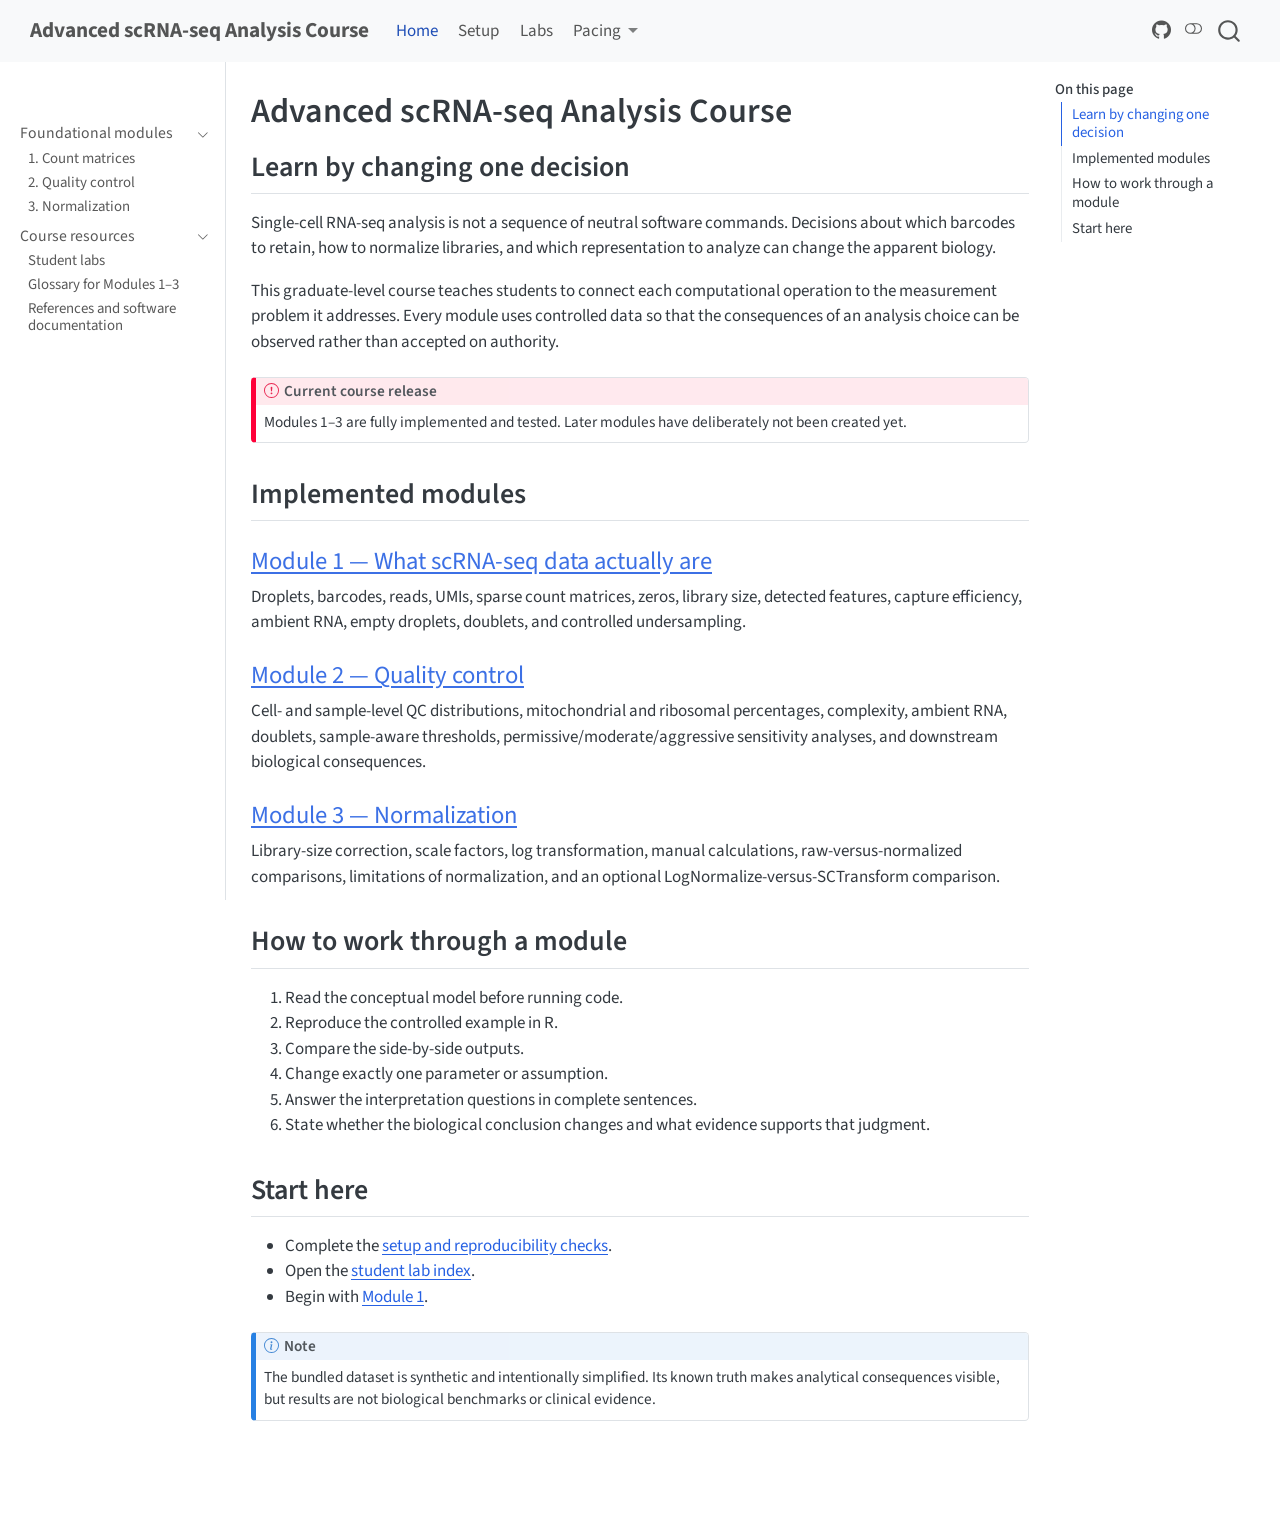
==== index.html @ 7714ca58 "Build site for GitHub Pages" ====
<!DOCTYPE html>
<html xmlns="http://www.w3.org/1999/xhtml" lang="en" xml:lang="en"><head>

<meta charset="utf-8">
<meta name="generator" content="quarto-1.10.18">

<meta name="viewport" content="width=device-width, initial-scale=1.0, user-scalable=yes">


<title>Advanced scRNA-seq Analysis Course</title>
<style>
/* Default styles provided by pandoc.
** See https://pandoc.org/MANUAL.html#variables-for-html for config info.
*/
span.smallcaps{font-variant: small-caps;}
div.columns{display: flex; gap: 1.5em;}
div.column{flex: auto;}
@media screen {
div.columns{gap: min(4vw, 1.5em);}
div.column{overflow-x: auto;}
}
div.hanging-indent{margin-left: 1.5em; text-indent: -1.5em;}
ul.task-list{list-style: none;}
ul.task-list li input[type="checkbox"] {
  width: 0.8em;
  margin: 0 0.8em 0.2em -1em; /* quarto-specific, see https://github.com/quarto-dev/quarto-cli/issues/4556 */ 
  vertical-align: middle;
}
</style>


<script src="site_libs/quarto-nav/quarto-nav.js"></script>
<script src="site_libs/quarto-nav/headroom.min.js"></script>
<script src="site_libs/clipboard/clipboard.min.js"></script>
<script src="site_libs/quarto-search/autocomplete.umd.js"></script>
<script src="site_libs/quarto-search/fuse.min.js"></script>
<script src="site_libs/quarto-search/quarto-search.js"></script>
<meta name="quarto:offset" content="./">
<script src="site_libs/quarto-html/quarto.js" type="module"></script>
<script src="site_libs/quarto-html/tabsets/tabsets.js" type="module"></script>
<script src="site_libs/quarto-html/popper.min.js"></script>
<script src="site_libs/quarto-html/tippy.umd.min.js"></script>
<script src="site_libs/quarto-html/anchor.min.js"></script>
<link href="site_libs/quarto-html/tippy.css" rel="stylesheet">
<link href="site_libs/quarto-html/quarto-syntax-highlighting-64a204ab8560d761af7679ceaba22944.css" rel="stylesheet" class="quarto-color-scheme" id="quarto-text-highlighting-styles">
<link href="site_libs/quarto-html/quarto-syntax-highlighting-dark-b85bc7c33db8c58e0ec93c3465666fed.css" rel="stylesheet" class="quarto-color-scheme quarto-color-alternate" id="quarto-text-highlighting-styles">
<link href="site_libs/quarto-html/quarto-syntax-highlighting-64a204ab8560d761af7679ceaba22944.css" rel="stylesheet" class="quarto-color-scheme-extra" id="quarto-text-highlighting-styles">
<script src="site_libs/bootstrap/bootstrap.min.js"></script>
<link href="site_libs/bootstrap/bootstrap-icons.css" rel="stylesheet">
<link href="site_libs/bootstrap/bootstrap-ee55caa158e530c0c52bbb44840fb07f.min.css" rel="stylesheet" append-hash="true" class="quarto-color-scheme" id="quarto-bootstrap" data-mode="light">
<link href="site_libs/bootstrap/bootstrap-dark-69b8fd39b915e130ce02cb4b128045d4.min.css" rel="stylesheet" append-hash="true" class="quarto-color-scheme quarto-color-alternate" id="quarto-bootstrap" data-mode="dark">
<link href="site_libs/bootstrap/bootstrap-ee55caa158e530c0c52bbb44840fb07f.min.css" rel="stylesheet" append-hash="true" class="quarto-color-scheme-extra" id="quarto-bootstrap" data-mode="light">
<script id="quarto-search-options" type="application/json">{
  "location": "navbar",
  "copy-button": false,
  "collapse-after": 3,
  "panel-placement": "end",
  "type": "overlay",
  "limit": 50,
  "keyboard-shortcut": [
    "f",
    "/",
    "s"
  ],
  "show-item-context": false,
  "language": {
    "search-no-results-text": "No results",
    "search-matching-documents-text": "matching documents",
    "search-copy-link-title": "Copy link to search",
    "search-hide-matches-text": "Hide additional matches",
    "search-more-match-text": "more match in this document",
    "search-more-matches-text": "more matches in this document",
    "search-clear-button-title": "Clear",
    "search-text-placeholder": "",
    "search-detached-cancel-button-title": "Cancel",
    "search-submit-button-title": "Submit",
    "search-label": "Search"
  }
}</script>


<link rel="stylesheet" href="styles.css">
</head>

<body class="nav-sidebar docked nav-fixed quarto-light"><script id="quarto-html-before-body" type="application/javascript">
    const toggleBodyColorMode = (bsSheetEl) => {
      const mode = bsSheetEl.getAttribute("data-mode");
      const bodyEl = window.document.querySelector("body");
      if (mode === "dark") {
        bodyEl.classList.add("quarto-dark");
        bodyEl.classList.remove("quarto-light");
      } else {
        bodyEl.classList.add("quarto-light");
        bodyEl.classList.remove("quarto-dark");
      }
    }
    const toggleBodyColorPrimary = () => {
      const bsSheetEl = window.document.querySelector("link#quarto-bootstrap:not([rel=disabled-stylesheet])");
      if (bsSheetEl) {
        toggleBodyColorMode(bsSheetEl);
      }
    }
    const setColorSchemeToggle = (alternate) => {
      const toggles = window.document.querySelectorAll('.quarto-color-scheme-toggle');
      for (let i=0; i < toggles.length; i++) {
        const toggle = toggles[i];
        if (toggle) {
          if (alternate) {
            toggle.classList.add("alternate");
          } else {
            toggle.classList.remove("alternate");
          }
        }
      }
    };
    const toggleColorMode = (alternate) => {
      // Switch the stylesheets
      const primaryStylesheets = window.document.querySelectorAll('link.quarto-color-scheme:not(.quarto-color-alternate)');
      const alternateStylesheets = window.document.querySelectorAll('link.quarto-color-scheme.quarto-color-alternate');
      manageTransitions('#quarto-margin-sidebar .nav-link', false);
      if (alternate) {
        // note: dark is layered on light, we don't disable primary!
        enableStylesheet(alternateStylesheets);
        for (const sheetNode of alternateStylesheets) {
          if (sheetNode.id === "quarto-bootstrap") {
            toggleBodyColorMode(sheetNode);
          }
        }
      } else {
        disableStylesheet(alternateStylesheets);
        enableStylesheet(primaryStylesheets)
        toggleBodyColorPrimary();
      }
      manageTransitions('#quarto-margin-sidebar .nav-link', true);
      // Switch the toggles
      setColorSchemeToggle(alternate)
      // Hack to workaround the fact that safari doesn't
      // properly recolor the scrollbar when toggling (#1455)
      if (navigator.userAgent.indexOf('Safari') > 0 && navigator.userAgent.indexOf('Chrome') == -1) {
        manageTransitions("body", false);
        window.scrollTo(0, 1);
        setTimeout(() => {
          window.scrollTo(0, 0);
          manageTransitions("body", true);
        }, 40);
      }
    }
    const disableStylesheet = (stylesheets) => {
      for (let i=0; i < stylesheets.length; i++) {
        const stylesheet = stylesheets[i];
        stylesheet.rel = 'disabled-stylesheet';
      }
    }
    const enableStylesheet = (stylesheets) => {
      for (let i=0; i < stylesheets.length; i++) {
        const stylesheet = stylesheets[i];
        if(stylesheet.rel !== 'stylesheet') { // for Chrome, which will still FOUC without this check
          stylesheet.rel = 'stylesheet';
        }
      }
    }
    const manageTransitions = (selector, allowTransitions) => {
      const els = window.document.querySelectorAll(selector);
      for (let i=0; i < els.length; i++) {
        const el = els[i];
        if (allowTransitions) {
          el.classList.remove('notransition');
        } else {
          el.classList.add('notransition');
        }
      }
    }
    const isFileUrl = () => {
      return window.location.protocol === 'file:';
    }
    const hasAlternateSentinel = () => {
      let styleSentinel = getColorSchemeSentinel();
      if (styleSentinel !== null) {
        return styleSentinel === "alternate";
      } else {
        return false;
      }
    }
    const setStyleSentinel = (alternate) => {
      const value = alternate ? "alternate" : "default";
      if (!isFileUrl()) {
        window.localStorage.setItem("quarto-color-scheme", value);
      } else {
        localAlternateSentinel = value;
      }
    }
    const getColorSchemeSentinel = () => {
      if (!isFileUrl()) {
        const storageValue = window.localStorage.getItem("quarto-color-scheme");
        return storageValue != null ? storageValue : localAlternateSentinel;
      } else {
        return localAlternateSentinel;
      }
    }
    const toggleGiscusIfUsed = (isAlternate, darkModeDefault) => {
      const baseTheme = document.querySelector('#giscus-base-theme')?.value ?? 'light';
      const alternateTheme = document.querySelector('#giscus-alt-theme')?.value ?? 'dark';
      let newTheme = '';
      if(authorPrefersDark) {
        newTheme = isAlternate ? baseTheme : alternateTheme;
      } else {
        newTheme = isAlternate ? alternateTheme : baseTheme;
      }
      const changeGiscusTheme = () => {
        // From: https://github.com/giscus/giscus/issues/336
        const sendMessage = (message) => {
          const iframe = document.querySelector('iframe.giscus-frame');
          if (!iframe) return;
          iframe.contentWindow.postMessage({ giscus: message }, 'https://giscus.app');
        }
        sendMessage({
          setConfig: {
            theme: newTheme
          }
        });
      }
      const isGiscussLoaded = window.document.querySelector('iframe.giscus-frame') !== null;
      if (isGiscussLoaded) {
        changeGiscusTheme();
      }
    };
    const authorPrefersDark = false;
    const darkModeDefault = authorPrefersDark;
      document.querySelector('link#quarto-text-highlighting-styles.quarto-color-scheme-extra').rel = 'disabled-stylesheet';
      document.querySelector('link#quarto-bootstrap.quarto-color-scheme-extra').rel = 'disabled-stylesheet';
    let localAlternateSentinel = darkModeDefault ? 'alternate' : 'default';
    // Dark / light mode switch
    window.quartoToggleColorScheme = () => {
      // Read the current dark / light value
      let toAlternate = !hasAlternateSentinel();
      toggleColorMode(toAlternate);
      setStyleSentinel(toAlternate);
      toggleGiscusIfUsed(toAlternate, darkModeDefault);
      window.dispatchEvent(new Event('resize'));
    };
    // Switch to dark mode if need be
    if (hasAlternateSentinel()) {
      toggleColorMode(true);
    } else {
      toggleColorMode(false);
    }
  </script>

<div id="quarto-search-results"></div>
  <header id="quarto-header" class="headroom fixed-top">
    <nav class="navbar navbar-expand-lg " data-bs-theme="dark">
      <div class="navbar-container container-fluid">
      <div class="navbar-brand-container mx-auto">
    <a class="navbar-brand" href="./index.html">
    <span class="navbar-title">Advanced scRNA-seq Analysis Course</span>
    </a>
  </div>
            <div id="quarto-search" class="" title="Search"></div>
          <button class="navbar-toggler" type="button" data-bs-toggle="collapse" data-bs-target="#navbarCollapse" aria-controls="navbarCollapse" role="menu" aria-expanded="false" aria-label="Toggle navigation" onclick="if (window.quartoToggleHeadroom) { window.quartoToggleHeadroom(); }">
  <span class="navbar-toggler-icon"></span>
</button>
          <div class="collapse navbar-collapse" id="navbarCollapse">
            <ul class="navbar-nav navbar-nav-scroll me-auto">
  <li class="nav-item">
    <a class="nav-link active" href="./index.html" aria-current="page"> 
<span class="menu-text">Home</span></a>
  </li>  
  <li class="nav-item">
    <a class="nav-link" href="./setup/index.html"> 
<span class="menu-text">Setup</span></a>
  </li>  
  <li class="nav-item">
    <a class="nav-link" href="./labs/index.html"> 
<span class="menu-text">Labs</span></a>
  </li>  
  <li class="nav-item dropdown ">
    <a class="nav-link dropdown-toggle" href="#" id="nav-menu-pacing" role="link" data-bs-toggle="dropdown" aria-expanded="false">
 <span class="menu-text">Pacing</span>
    </a>
    <ul class="dropdown-menu" aria-labelledby="nav-menu-pacing">    
        <li>
    <a class="dropdown-item" href="./schedule-quarter.html">
 <span class="dropdown-text">Quarter foundation block</span></a>
  </li>  
        <li>
    <a class="dropdown-item" href="./schedule-semester.html">
 <span class="dropdown-text">Semester foundation block</span></a>
  </li>  
    </ul>
  </li>
</ul>
            <ul class="navbar-nav navbar-nav-scroll ms-auto">
  <li class="nav-item compact">
    <a class="nav-link" href="https://github.com/aezamora14/scrna-seq-analysis-course"> <i class="bi bi-github" role="img" aria-label="GitHub repository">
</i> 
<span class="menu-text"></span></a>
  </li>  
</ul>
          </div> <!-- /navcollapse -->
            <div class="quarto-navbar-tools">
  <a href="" class="quarto-color-scheme-toggle quarto-navigation-tool  px-1" onclick="window.quartoToggleColorScheme(); return false;" title="Toggle dark mode"><i class="bi"></i></a>
</div>
      </div> <!-- /container-fluid -->
    </nav>
  <nav class="quarto-secondary-nav">
    <div class="container-fluid d-flex">
      <button type="button" class="quarto-btn-toggle btn" data-bs-toggle="collapse" role="button" data-bs-target=".quarto-sidebar-collapse-item" aria-controls="quarto-sidebar" aria-expanded="false" aria-label="Toggle sidebar navigation" onclick="if (window.quartoToggleHeadroom) { window.quartoToggleHeadroom(); }">
        <i class="bi bi-layout-text-sidebar-reverse"></i>
      </button>
        <nav class="quarto-page-breadcrumbs" aria-label="breadcrumb"><ol class="breadcrumb"><li class="breadcrumb-item">Advanced scRNA-seq Analysis Course</li></ol></nav>
        <a class="flex-grow-1" role="navigation" data-bs-toggle="collapse" data-bs-target=".quarto-sidebar-collapse-item" aria-controls="quarto-sidebar" aria-expanded="false" aria-label="Toggle sidebar navigation" onclick="if (window.quartoToggleHeadroom) { window.quartoToggleHeadroom(); }">      
        </a>
      <button type="button" class="btn quarto-search-button" aria-label="Search" onclick="window.quartoOpenSearch();">
        <i class="bi bi-search"></i>
      </button>
    </div>
  </nav>
</header>
<!-- content -->
<div id="quarto-content" class="quarto-container page-columns page-rows-contents page-layout-full page-navbar">
<!-- sidebar -->
  <nav id="quarto-sidebar" class="sidebar collapse collapse-horizontal quarto-sidebar-collapse-item sidebar-navigation docked overflow-auto">
        <div class="mt-2 flex-shrink-0 align-items-center">
        <div class="sidebar-search">
        <div id="quarto-search" class="" title="Search"></div>
        </div>
        </div>
    <div class="sidebar-menu-container"> 
    <ul class="list-unstyled mt-1">
        <li class="sidebar-item sidebar-item-section">
      <div class="sidebar-item-container"> 
            <a class="sidebar-item-text sidebar-link text-start" data-bs-toggle="collapse" data-bs-target="#quarto-sidebar-section-1" role="navigation" aria-expanded="true">
 <span class="menu-text">Foundational modules</span></a>
          <a class="sidebar-item-toggle text-start" data-bs-toggle="collapse" data-bs-target="#quarto-sidebar-section-1" role="navigation" aria-expanded="true" aria-label="Toggle section">
            <i class="bi bi-chevron-right ms-2"></i>
          </a> 
      </div>
      <ul id="quarto-sidebar-section-1" class="collapse list-unstyled sidebar-section depth1 show">  
          <li class="sidebar-item">
  <div class="sidebar-item-container"> 
  <a href="./modules/01-count-matrix/index.html" class="sidebar-item-text sidebar-link">
 <span class="menu-text">1. Count matrices</span></a>
  </div>
</li>
          <li class="sidebar-item">
  <div class="sidebar-item-container"> 
  <a href="./modules/02-quality-control/index.html" class="sidebar-item-text sidebar-link">
 <span class="menu-text">2. Quality control</span></a>
  </div>
</li>
          <li class="sidebar-item">
  <div class="sidebar-item-container"> 
  <a href="./modules/03-normalization/index.html" class="sidebar-item-text sidebar-link">
 <span class="menu-text">3. Normalization</span></a>
  </div>
</li>
      </ul>
  </li>
        <li class="sidebar-item sidebar-item-section">
      <div class="sidebar-item-container"> 
            <a class="sidebar-item-text sidebar-link text-start" data-bs-toggle="collapse" data-bs-target="#quarto-sidebar-section-2" role="navigation" aria-expanded="true">
 <span class="menu-text">Course resources</span></a>
          <a class="sidebar-item-toggle text-start" data-bs-toggle="collapse" data-bs-target="#quarto-sidebar-section-2" role="navigation" aria-expanded="true" aria-label="Toggle section">
            <i class="bi bi-chevron-right ms-2"></i>
          </a> 
      </div>
      <ul id="quarto-sidebar-section-2" class="collapse list-unstyled sidebar-section depth1 show">  
          <li class="sidebar-item">
  <div class="sidebar-item-container"> 
  <a href="./labs/index.html" class="sidebar-item-text sidebar-link">
 <span class="menu-text">Student labs</span></a>
  </div>
</li>
          <li class="sidebar-item">
  <div class="sidebar-item-container"> 
  <a href="./resources/glossary.html" class="sidebar-item-text sidebar-link">
 <span class="menu-text">Glossary for Modules 1–3</span></a>
  </div>
</li>
          <li class="sidebar-item">
  <div class="sidebar-item-container"> 
  <a href="./references/index.html" class="sidebar-item-text sidebar-link">
 <span class="menu-text">References and software documentation</span></a>
  </div>
</li>
      </ul>
  </li>
    </ul>
    </div>
</nav>
<div id="quarto-sidebar-glass" class="quarto-sidebar-collapse-item" data-bs-toggle="collapse" data-bs-target=".quarto-sidebar-collapse-item"></div>
<!-- margin-sidebar -->
    <div id="quarto-margin-sidebar" class="sidebar margin-sidebar">
        <nav id="TOC" role="doc-toc" class="toc-active">
    <h2 id="toc-title">On this page</h2>
   
  <ul>
  <li><a href="#learn-by-changing-one-decision" id="toc-learn-by-changing-one-decision" class="nav-link active" data-scroll-target="#learn-by-changing-one-decision">Learn by changing one decision</a></li>
  <li><a href="#implemented-modules" id="toc-implemented-modules" class="nav-link" data-scroll-target="#implemented-modules">Implemented modules</a>
  <ul class="collapse">
  <li><a href="#module-1-what-scrna-seq-data-actually-are" id="toc-module-1-what-scrna-seq-data-actually-are" class="nav-link" data-scroll-target="#module-1-what-scrna-seq-data-actually-are">Module 1 — What scRNA-seq data actually are</a></li>
  <li><a href="#module-2-quality-control" id="toc-module-2-quality-control" class="nav-link" data-scroll-target="#module-2-quality-control">Module 2 — Quality control</a></li>
  <li><a href="#module-3-normalization" id="toc-module-3-normalization" class="nav-link" data-scroll-target="#module-3-normalization">Module 3 — Normalization</a></li>
  </ul></li>
  <li><a href="#how-to-work-through-a-module" id="toc-how-to-work-through-a-module" class="nav-link" data-scroll-target="#how-to-work-through-a-module">How to work through a module</a></li>
  <li><a href="#start-here" id="toc-start-here" class="nav-link" data-scroll-target="#start-here">Start here</a></li>
  </ul>
</nav>
    </div>
<!-- main -->
<main class="content column-body" id="quarto-document-content">


<header id="title-block-header" class="quarto-title-block default">
<div class="quarto-title">
<h1 class="title">Advanced scRNA-seq Analysis Course</h1>
</div>



<div class="quarto-title-meta column-body">

    
  
    
  </div>
  


</header>


<section id="learn-by-changing-one-decision" class="level2">
<h2 class="anchored" data-anchor-id="learn-by-changing-one-decision">Learn by changing one decision</h2>
<p>Single-cell RNA-seq analysis is not a sequence of neutral software commands. Decisions about which barcodes to retain, how to normalize libraries, and which representation to analyze can change the apparent biology.</p>
<p>This graduate-level course teaches students to connect each computational operation to the measurement problem it addresses. Every module uses controlled data so that the consequences of an analysis choice can be observed rather than accepted on authority.</p>
<div class="callout callout-style-default callout-important callout-titled" title="Current course release">
<div class="callout-header d-flex align-content-center">
<div class="callout-icon-container">
<i class="callout-icon"></i>
</div>
<div class="callout-title-container flex-fill">
<span class="screen-reader-only">Important</span>Current course release
</div>
</div>
<div class="callout-body-container callout-body">
<p>Modules 1–3 are fully implemented and tested. Later modules have deliberately not been created yet.</p>
</div>
</div>
</section>
<section id="implemented-modules" class="level2">
<h2 class="anchored" data-anchor-id="implemented-modules">Implemented modules</h2>
<section id="module-1-what-scrna-seq-data-actually-are" class="level3">
<h3 class="anchored" data-anchor-id="module-1-what-scrna-seq-data-actually-are"><a href="./modules/01-count-matrix/index.html">Module 1 — What scRNA-seq data actually are</a></h3>
<p>Droplets, barcodes, reads, UMIs, sparse count matrices, zeros, library size, detected features, capture efficiency, ambient RNA, empty droplets, doublets, and controlled undersampling.</p>
</section>
<section id="module-2-quality-control" class="level3">
<h3 class="anchored" data-anchor-id="module-2-quality-control"><a href="./modules/02-quality-control/index.html">Module 2 — Quality control</a></h3>
<p>Cell- and sample-level QC distributions, mitochondrial and ribosomal percentages, complexity, ambient RNA, doublets, sample-aware thresholds, permissive/moderate/aggressive sensitivity analyses, and downstream biological consequences.</p>
</section>
<section id="module-3-normalization" class="level3">
<h3 class="anchored" data-anchor-id="module-3-normalization"><a href="./modules/03-normalization/index.html">Module 3 — Normalization</a></h3>
<p>Library-size correction, scale factors, log transformation, manual calculations, raw-versus-normalized comparisons, limitations of normalization, and an optional LogNormalize-versus-SCTransform comparison.</p>
</section>
</section>
<section id="how-to-work-through-a-module" class="level2">
<h2 class="anchored" data-anchor-id="how-to-work-through-a-module">How to work through a module</h2>
<ol type="1">
<li>Read the conceptual model before running code.</li>
<li>Reproduce the controlled example in R.</li>
<li>Compare the side-by-side outputs.</li>
<li>Change exactly one parameter or assumption.</li>
<li>Answer the interpretation questions in complete sentences.</li>
<li>State whether the biological conclusion changes and what evidence supports that judgment.</li>
</ol>
</section>
<section id="start-here" class="level2">
<h2 class="anchored" data-anchor-id="start-here">Start here</h2>
<ul>
<li>Complete the <a href="./setup/index.html">setup and reproducibility checks</a>.</li>
<li>Open the <a href="./labs/index.html">student lab index</a>.</li>
<li>Begin with <a href="./modules/01-count-matrix/index.html">Module 1</a>.</li>
</ul>
<div class="callout callout-style-default callout-note callout-titled">
<div class="callout-header d-flex align-content-center">
<div class="callout-icon-container">
<i class="callout-icon"></i>
</div>
<div class="callout-title-container flex-fill">
Note
</div>
</div>
<div class="callout-body-container callout-body">
<p>The bundled dataset is synthetic and intentionally simplified. Its known truth makes analytical consequences visible, but results are not biological benchmarks or clinical evidence.</p>
</div>
</div>


</section>

</main> <!-- /main -->
<script id="quarto-html-after-body" type="application/javascript">
  window.document.addEventListener("DOMContentLoaded", function (event) {
    // Ensure there is a toggle, if there isn't float one in the top right
    if (window.document.querySelector('.quarto-color-scheme-toggle') === null) {
      const a = window.document.createElement('a');
      a.classList.add('top-right');
      a.classList.add('quarto-color-scheme-toggle');
      a.href = "";
      a.onclick = function() { try { window.quartoToggleColorScheme(); } catch {} return false; };
      const i = window.document.createElement("i");
      i.classList.add('bi');
      a.appendChild(i);
      window.document.body.appendChild(a);
    }
    setColorSchemeToggle(hasAlternateSentinel())
    const icon = "";
    const anchorJS = new window.AnchorJS();
    anchorJS.options = {
      placement: 'right',
      icon: icon
    };
    anchorJS.add('.anchored');
    const isCodeAnnotation = (el) => {
      for (const clz of el.classList) {
        if (clz.startsWith('code-annotation-')) {                     
          return true;
        }
      }
      return false;
    }
    const onCopySuccess = function(e) {
      // button target
      const button = e.trigger;
      // don't keep focus
      button.blur();
      // flash "checked"
      button.classList.add('code-copy-button-checked');
      var currentTitle = button.getAttribute("title");
      button.setAttribute("title", "Copied!");
      let tooltip;
      if (window.bootstrap) {
        button.setAttribute("data-bs-toggle", "tooltip");
        button.setAttribute("data-bs-placement", "left");
        button.setAttribute("data-bs-title", "Copied!");
        tooltip = new bootstrap.Tooltip(button, 
          { trigger: "manual", 
            customClass: "code-copy-button-tooltip",
            offset: [0, -8]});
        tooltip.show();    
      }
      setTimeout(function() {
        if (tooltip) {
          tooltip.hide();
          button.removeAttribute("data-bs-title");
          button.removeAttribute("data-bs-toggle");
          button.removeAttribute("data-bs-placement");
        }
        button.setAttribute("title", currentTitle);
        button.classList.remove('code-copy-button-checked');
      }, 1000);
      // clear code selection
      e.clearSelection();
    }
    const getTextToCopy = function(trigger) {
      const outerScaffold = trigger.parentElement.cloneNode(true);
      const codeEl = outerScaffold.querySelector('code');
      for (const childEl of codeEl.children) {
        if (isCodeAnnotation(childEl)) {
          childEl.remove();
        }
      }
      return codeEl.innerText;
    }
    const clipboard = new window.ClipboardJS('.code-copy-button:not([data-in-quarto-modal])', {
      text: getTextToCopy
    });
    clipboard.on('success', onCopySuccess);
    if (window.document.getElementById('quarto-embedded-source-code-modal')) {
      const clipboardModal = new window.ClipboardJS('.code-copy-button[data-in-quarto-modal]', {
        text: getTextToCopy,
        container: window.document.getElementById('quarto-embedded-source-code-modal')
      });
      clipboardModal.on('success', onCopySuccess);
    }
      var localhostRegex = new RegExp(/^(?:http|https):\/\/localhost\:?[0-9]*\//);
      var mailtoRegex = new RegExp(/^mailto:/);
        var filterRegex = new RegExp("https:\/\/aezamora14\.github\.io\/scrna-seq-analysis-course\/");
      var isInternal = (href) => {
          return filterRegex.test(href) || localhostRegex.test(href) || mailtoRegex.test(href);
      }
      // Inspect non-navigation links and adorn them if external
     var links = window.document.querySelectorAll('a[href]:not(.nav-link):not(.navbar-brand):not(.toc-action):not(.sidebar-link):not(.sidebar-item-toggle):not(.pagination-link):not(.no-external):not([aria-hidden]):not(.dropdown-item):not(.quarto-navigation-tool):not(.about-link)');
      for (var i=0; i<links.length; i++) {
        const link = links[i];
        if (!isInternal(link.href)) {
          // undo the damage that might have been done by quarto-nav.js in the case of
          // links that we want to consider external
          if (link.dataset.originalHref !== undefined) {
            link.href = link.dataset.originalHref;
          }
            // target, if specified
            link.setAttribute("target", "_blank");
            if (link.getAttribute("rel") === null) {
              link.setAttribute("rel", "noopener");
            }
        }
      }
    function tippyHover(el, contentFn, onTriggerFn, onUntriggerFn) {
      const config = {
        allowHTML: true,
        maxWidth: 500,
        delay: 100,
        arrow: false,
        appendTo: function(el) {
            return el.parentElement;
        },
        interactive: true,
        interactiveBorder: 10,
        theme: 'quarto',
        placement: 'bottom-start',
      };
      if (contentFn) {
        config.content = contentFn;
      }
      if (onTriggerFn) {
        config.onTrigger = onTriggerFn;
      }
      if (onUntriggerFn) {
        config.onUntrigger = onUntriggerFn;
      }
      window.tippy(el, config); 
    }
    const noterefs = window.document.querySelectorAll('a[role="doc-noteref"]');
    for (var i=0; i<noterefs.length; i++) {
      const ref = noterefs[i];
      tippyHover(ref, function() {
        // use id or data attribute instead here
        let href = ref.getAttribute('data-footnote-href') || ref.getAttribute('href');
        try { href = new URL(href).hash; } catch {}
        const id = href.replace(/^#\/?/, "");
        const note = window.document.getElementById(id);
        if (note) {
          return note.innerHTML;
        } else {
          return "";
        }
      });
    }
    const xrefs = window.document.querySelectorAll('a.quarto-xref');
    const processXRef = (id, note) => {
      // Strip column container classes
      const stripColumnClz = (el) => {
        el.classList.remove("page-full", "page-columns");
        if (el.children) {
          for (const child of el.children) {
            stripColumnClz(child);
          }
        }
      }
      stripColumnClz(note)
      if (id === null || id.startsWith('sec-')) {
        // Special case sections, only their first couple elements
        const container = document.createElement("div");
        if (note.children && note.children.length > 2) {
          container.appendChild(note.children[0].cloneNode(true));
          for (let i = 1; i < note.children.length; i++) {
            const child = note.children[i];
            if (child.tagName === "P" && child.innerText === "") {
              continue;
            } else {
              container.appendChild(child.cloneNode(true));
              break;
            }
          }
          if (window.Quarto?.typesetMath) {
            window.Quarto.typesetMath(container);
          }
          return container.innerHTML
        } else {
          if (window.Quarto?.typesetMath) {
            window.Quarto.typesetMath(note);
          }
          return note.innerHTML;
        }
      } else {
        // Remove any anchor links if they are present
        const anchorLink = note.querySelector('a.anchorjs-link');
        if (anchorLink) {
          anchorLink.remove();
        }
        if (window.Quarto?.typesetMath) {
          window.Quarto.typesetMath(note);
        }
        if (note.classList.contains("callout")) {
          return note.outerHTML;
        } else {
          return note.innerHTML;
        }
      }
    }
    for (var i=0; i<xrefs.length; i++) {
      const xref = xrefs[i];
      tippyHover(xref, undefined, function(instance) {
        instance.disable();
        let url = xref.getAttribute('href');
        let hash = undefined; 
        if (url.startsWith('#')) {
          hash = url;
        } else {
          try { hash = new URL(url).hash; } catch {}
        }
        if (hash) {
          const id = hash.replace(/^#\/?/, "");
          const note = window.document.getElementById(id);
          if (note !== null) {
            try {
              const html = processXRef(id, note.cloneNode(true));
              instance.setContent(html);
            } finally {
              instance.enable();
              instance.show();
            }
          } else {
            // See if we can fetch this
            fetch(url.split('#')[0])
            .then(res => res.text())
            .then(html => {
              const parser = new DOMParser();
              const htmlDoc = parser.parseFromString(html, "text/html");
              const note = htmlDoc.getElementById(id);
              if (note !== null) {
                const html = processXRef(id, note);
                instance.setContent(html);
              } 
            }).finally(() => {
              instance.enable();
              instance.show();
            });
          }
        } else {
          // See if we can fetch a full url (with no hash to target)
          // This is a special case and we should probably do some content thinning / targeting
          fetch(url)
          .then(res => res.text())
          .then(html => {
            const parser = new DOMParser();
            const htmlDoc = parser.parseFromString(html, "text/html");
            const note = htmlDoc.querySelector('main.content');
            if (note !== null) {
              // This should only happen for chapter cross references
              // (since there is no id in the URL)
              // remove the first header
              if (note.children.length > 0 && note.children[0].tagName === "HEADER") {
                note.children[0].remove();
              }
              const html = processXRef(null, note);
              instance.setContent(html);
            } 
          }).finally(() => {
            instance.enable();
            instance.show();
          });
        }
      }, function(instance) {
      });
    }
        let selectedAnnoteEl;
        const selectorForAnnotation = ( cell, annotation) => {
          let cellAttr = 'data-code-cell="' + cell + '"';
          let lineAttr = 'data-code-annotation="' +  annotation + '"';
          const selector = 'span[' + cellAttr + '][' + lineAttr + ']';
          return selector;
        }
        const selectCodeLines = (annoteEl) => {
          const doc = window.document;
          const targetCell = annoteEl.getAttribute("data-target-cell");
          const targetAnnotation = annoteEl.getAttribute("data-target-annotation");
          const annoteSpan = window.document.querySelector(selectorForAnnotation(targetCell, targetAnnotation));
          const lines = annoteSpan.getAttribute("data-code-lines").split(",");
          const lineIds = lines.map((line) => {
            return targetCell + "-" + line;
          })
          let top = null;
          let height = null;
          let parent = null;
          if (lineIds.length > 0) {
              //compute the position of the single el (top and bottom and make a div)
              const el = window.document.getElementById(lineIds[0]);
              top = el.offsetTop;
              height = el.offsetHeight;
              parent = el.parentElement.parentElement;
            if (lineIds.length > 1) {
              const lastEl = window.document.getElementById(lineIds[lineIds.length - 1]);
              const bottom = lastEl.offsetTop + lastEl.offsetHeight;
              height = bottom - top;
            }
            if (top !== null && height !== null && parent !== null) {
              // cook up a div (if necessary) and position it 
              let div = window.document.getElementById("code-annotation-line-highlight");
              if (div === null) {
                div = window.document.createElement("div");
                div.setAttribute("id", "code-annotation-line-highlight");
                div.style.position = 'absolute';
                parent.appendChild(div);
              }
              div.style.top = top - 2 + "px";
              div.style.height = height + 4 + "px";
              div.style.left = 0;
              let gutterDiv = window.document.getElementById("code-annotation-line-highlight-gutter");
              if (gutterDiv === null) {
                gutterDiv = window.document.createElement("div");
                gutterDiv.setAttribute("id", "code-annotation-line-highlight-gutter");
                gutterDiv.style.position = 'absolute';
                const codeCell = window.document.getElementById(targetCell);
                const gutter = codeCell.querySelector('.code-annotation-gutter');
                gutter.appendChild(gutterDiv);
              }
              gutterDiv.style.top = top - 2 + "px";
              gutterDiv.style.height = height + 4 + "px";
            }
            selectedAnnoteEl = annoteEl;
          }
        };
        const unselectCodeLines = () => {
          const elementsIds = ["code-annotation-line-highlight", "code-annotation-line-highlight-gutter"];
          elementsIds.forEach((elId) => {
            const div = window.document.getElementById(elId);
            if (div) {
              div.remove();
            }
          });
          selectedAnnoteEl = undefined;
        };
          // Handle positioning of the toggle
      window.addEventListener(
        "resize",
        throttle(() => {
          elRect = undefined;
          if (selectedAnnoteEl) {
            selectCodeLines(selectedAnnoteEl);
          }
        }, 10)
      );
      function throttle(fn, ms) {
      let throttle = false;
      let timer;
        return (...args) => {
          if(!throttle) { // first call gets through
              fn.apply(this, args);
              throttle = true;
          } else { // all the others get throttled
              if(timer) clearTimeout(timer); // cancel #2
              timer = setTimeout(() => {
                fn.apply(this, args);
                timer = throttle = false;
              }, ms);
          }
        };
      }
        // Attach click handler to the DT
        const annoteDls = window.document.querySelectorAll('dt[data-target-cell]');
        for (const annoteDlNode of annoteDls) {
          annoteDlNode.addEventListener('click', (event) => {
            const clickedEl = event.target;
            if (clickedEl !== selectedAnnoteEl) {
              unselectCodeLines();
              const activeEl = window.document.querySelector('dt[data-target-cell].code-annotation-active');
              if (activeEl) {
                activeEl.classList.remove('code-annotation-active');
              }
              selectCodeLines(clickedEl);
              clickedEl.classList.add('code-annotation-active');
            } else {
              // Unselect the line
              unselectCodeLines();
              clickedEl.classList.remove('code-annotation-active');
            }
          });
        }
    const findCites = (el) => {
      const parentEl = el.parentElement;
      if (parentEl) {
        const cites = parentEl.dataset.cites;
        if (cites) {
          return {
            el,
            cites: cites.split(' ')
          };
        } else {
          return findCites(el.parentElement)
        }
      } else {
        return undefined;
      }
    };
    var bibliorefs = window.document.querySelectorAll('a[role="doc-biblioref"]');
    for (var i=0; i<bibliorefs.length; i++) {
      const ref = bibliorefs[i];
      const citeInfo = findCites(ref);
      if (citeInfo) {
        tippyHover(citeInfo.el, function() {
          var popup = window.document.createElement('div');
          citeInfo.cites.forEach(function(cite) {
            var citeDiv = window.document.createElement('div');
            citeDiv.classList.add('hanging-indent');
            citeDiv.classList.add('csl-entry');
            var biblioDiv = window.document.getElementById('ref-' + cite);
            if (biblioDiv) {
              citeDiv.innerHTML = biblioDiv.innerHTML;
            }
            popup.appendChild(citeDiv);
          });
          return popup.innerHTML;
        });
      }
    }
  });
  </script>
</div> <!-- /content -->




</body></html>
---- site_libs/quarto-html/tippy.css ----
.tippy-box[data-animation=fade][data-state=hidden]{opacity:0}[data-tippy-root]{max-width:calc(100vw - 10px)}.tippy-box{position:relative;background-color:#333;color:#fff;border-radius:4px;font-size:14px;line-height:1.4;white-space:normal;outline:0;transition-property:transform,visibility,opacity}.tippy-box[data-placement^=top]>.tippy-arrow{bottom:0}.tippy-box[data-placement^=top]>.tippy-arrow:before{bottom:-7px;left:0;border-width:8px 8px 0;border-top-color:initial;transform-origin:center top}.tippy-box[data-placement^=bottom]>.tippy-arrow{top:0}.tippy-box[data-placement^=bottom]>.tippy-arrow:before{top:-7px;left:0;border-width:0 8px 8px;border-bottom-color:initial;transform-origin:center bottom}.tippy-box[data-placement^=left]>.tippy-arrow{right:0}.tippy-box[data-placement^=left]>.tippy-arrow:before{border-width:8px 0 8px 8px;border-left-color:initial;right:-7px;transform-origin:center left}.tippy-box[data-placement^=right]>.tippy-arrow{left:0}.tippy-box[data-placement^=right]>.tippy-arrow:before{left:-7px;border-width:8px 8px 8px 0;border-right-color:initial;transform-origin:center right}.tippy-box[data-inertia][data-state=visible]{transition-timing-function:cubic-bezier(.54,1.5,.38,1.11)}.tippy-arrow{width:16px;height:16px;color:#333}.tippy-arrow:before{content:"";position:absolute;border-color:transparent;border-style:solid}.tippy-content{position:relative;padding:5px 9px;z-index:1}
---- site_libs/quarto-html/quarto-syntax-highlighting-64a204ab8560d761af7679ceaba22944.css ----
/* quarto syntax highlight colors */
:root {
  --quarto-hl-ot-color: #003B4F;
  --quarto-hl-at-color: #657422;
  --quarto-hl-ss-color: #20794D;
  --quarto-hl-an-color: #5E5E5E;
  --quarto-hl-fu-color: #4758AB;
  --quarto-hl-st-color: #20794D;
  --quarto-hl-cf-color: #003B4F;
  --quarto-hl-op-color: #5E5E5E;
  --quarto-hl-er-color: #AD0000;
  --quarto-hl-bn-color: #AD0000;
  --quarto-hl-al-color: #AD0000;
  --quarto-hl-va-color: #111111;
  --quarto-hl-bu-color: inherit;
  --quarto-hl-ex-color: inherit;
  --quarto-hl-pp-color: #AD0000;
  --quarto-hl-in-color: #5E5E5E;
  --quarto-hl-vs-color: #20794D;
  --quarto-hl-wa-color: #5E5E5E;
  --quarto-hl-do-color: #5E5E5E;
  --quarto-hl-im-color: #00769E;
  --quarto-hl-ch-color: #20794D;
  --quarto-hl-dt-color: #AD0000;
  --quarto-hl-fl-color: #AD0000;
  --quarto-hl-co-color: #5E5E5E;
  --quarto-hl-cv-color: #5E5E5E;
  --quarto-hl-cn-color: #8f5902;
  --quarto-hl-sc-color: #5E5E5E;
  --quarto-hl-dv-color: #AD0000;
  --quarto-hl-kw-color: #003B4F;
}

/* other quarto variables */
:root {
  --quarto-font-monospace: SFMono-Regular, Menlo, Monaco, Consolas, "Liberation Mono", "Courier New", monospace;
}

/* syntax highlight based on Pandoc's rules */
pre > code.sourceCode > span {
  color: #003B4F;
}

code.sourceCode > span {
  color: #003B4F;
}

div.sourceCode,
div.sourceCode pre.sourceCode {
  color: #003B4F;
}

/* Normal */
code span {
  color: #003B4F;
}

/* Alert */
code span.al {
  color: #AD0000;
  font-style: inherit;
}

/* Annotation */
code span.an {
  color: #5E5E5E;
  font-style: inherit;
}

/* Attribute */
code span.at {
  color: #657422;
  font-style: inherit;
}

/* BaseN */
code span.bn {
  color: #AD0000;
  font-style: inherit;
}

/* BuiltIn */
code span.bu {
  font-style: inherit;
}

/* ControlFlow */
code span.cf {
  color: #003B4F;
  font-weight: bold;
  font-style: inherit;
}

/* Char */
code span.ch {
  color: #20794D;
  font-style: inherit;
}

/* Constant */
code span.cn {
  color: #8f5902;
  font-style: inherit;
}

/* Comment */
code span.co {
  color: #5E5E5E;
  font-style: inherit;
}

/* CommentVar */
code span.cv {
  color: #5E5E5E;
  font-style: italic;
}

/* Documentation */
code span.do {
  color: #5E5E5E;
  font-style: italic;
}

/* DataType */
code span.dt {
  color: #AD0000;
  font-style: inherit;
}

/* DecVal */
code span.dv {
  color: #AD0000;
  font-style: inherit;
}

/* Error */
code span.er {
  color: #AD0000;
  font-style: inherit;
}

/* Extension */
code span.ex {
  font-style: inherit;
}

/* Float */
code span.fl {
  color: #AD0000;
  font-style: inherit;
}

/* Function */
code span.fu {
  color: #4758AB;
  font-style: inherit;
}

/* Import */
code span.im {
  color: #00769E;
  font-style: inherit;
}

/* Information */
code span.in {
  color: #5E5E5E;
  font-style: inherit;
}

/* Keyword */
code span.kw {
  color: #003B4F;
  font-weight: bold;
  font-style: inherit;
}

/* Operator */
code span.op {
  color: #5E5E5E;
  font-style: inherit;
}

/* Other */
code span.ot {
  color: #003B4F;
  font-style: inherit;
}

/* Preprocessor */
code span.pp {
  color: #AD0000;
  font-style: inherit;
}

/* SpecialChar */
code span.sc {
  color: #5E5E5E;
  font-style: inherit;
}

/* SpecialString */
code span.ss {
  color: #20794D;
  font-style: inherit;
}

/* String */
code span.st {
  color: #20794D;
  font-style: inherit;
}

/* Variable */
code span.va {
  color: #111111;
  font-style: inherit;
}

/* VerbatimString */
code span.vs {
  color: #20794D;
  font-style: inherit;
}

/* Warning */
code span.wa {
  color: #5E5E5E;
  font-style: italic;
}

.prevent-inlining {
  content: "</";
}

/*# sourceMappingURL=9d8d5bb603a83b8298b89080a598c93b.css.map */
---- site_libs/quarto-html/quarto-syntax-highlighting-dark-b85bc7c33db8c58e0ec93c3465666fed.css ----
/* quarto syntax highlight colors */
:root {
  --quarto-hl-al-color: #f07178;
  --quarto-hl-an-color: #d4d0ab;
  --quarto-hl-at-color: #00e0e0;
  --quarto-hl-bn-color: #d4d0ab;
  --quarto-hl-bu-color: #abe338;
  --quarto-hl-ch-color: #abe338;
  --quarto-hl-co-color: #f8f8f2;
  --quarto-hl-cv-color: #ffd700;
  --quarto-hl-cn-color: #ffd700;
  --quarto-hl-cf-color: #ffa07a;
  --quarto-hl-dt-color: #ffa07a;
  --quarto-hl-dv-color: #d4d0ab;
  --quarto-hl-do-color: #f8f8f2;
  --quarto-hl-er-color: #f07178;
  --quarto-hl-ex-color: #00e0e0;
  --quarto-hl-fl-color: #d4d0ab;
  --quarto-hl-fu-color: #ffa07a;
  --quarto-hl-im-color: #abe338;
  --quarto-hl-in-color: #d4d0ab;
  --quarto-hl-kw-color: #ffa07a;
  --quarto-hl-op-color: #ffa07a;
  --quarto-hl-ot-color: #00e0e0;
  --quarto-hl-pp-color: #dcc6e0;
  --quarto-hl-re-color: #00e0e0;
  --quarto-hl-sc-color: #abe338;
  --quarto-hl-ss-color: #abe338;
  --quarto-hl-st-color: #abe338;
  --quarto-hl-va-color: #00e0e0;
  --quarto-hl-vs-color: #abe338;
  --quarto-hl-wa-color: #dcc6e0;
}

/* other quarto variables */
:root {
  --quarto-font-monospace: SFMono-Regular, Menlo, Monaco, Consolas, "Liberation Mono", "Courier New", monospace;
}

/* syntax highlight based on Pandoc's rules */
pre > code.sourceCode > span {
  color: #f8f8f2;
}

code.sourceCode > span {
  color: #f8f8f2;
}

div.sourceCode,
div.sourceCode pre.sourceCode {
  color: #f8f8f2;
}

/* Normal */
code span {
  color: #f8f8f2;
}

/* Alert */
code span.al {
  color: #f07178;
}

/* Annotation */
code span.an {
  color: #d4d0ab;
}

/* Attribute */
code span.at {
  color: #00e0e0;
}

/* BaseN */
code span.bn {
  color: #d4d0ab;
}

/* BuiltIn */
code span.bu {
  color: #abe338;
}

/* ControlFlow */
code span.cf {
  font-weight: bold;
  color: #ffa07a;
}

/* Char */
code span.ch {
  color: #abe338;
}

/* Constant */
code span.cn {
  color: #ffd700;
}

/* Comment */
code span.co {
  font-style: italic;
  color: #f8f8f2;
}

/* CommentVar */
code span.cv {
  color: #ffd700;
}

/* Documentation */
code span.do {
  color: #f8f8f2;
}

/* DataType */
code span.dt {
  color: #ffa07a;
}

/* DecVal */
code span.dv {
  color: #d4d0ab;
}

/* Error */
code span.er {
  color: #f07178;
  text-decoration: underline;
}

/* Extension */
code span.ex {
  font-weight: bold;
  color: #00e0e0;
}

/* Float */
code span.fl {
  color: #d4d0ab;
}

/* Function */
code span.fu {
  color: #ffa07a;
}

/* Import */
code span.im {
  color: #abe338;
}

/* Information */
code span.in {
  color: #d4d0ab;
}

/* Keyword */
code span.kw {
  font-weight: bold;
  color: #ffa07a;
}

/* Operator */
code span.op {
  color: #ffa07a;
}

/* Other */
code span.ot {
  color: #00e0e0;
}

/* Preprocessor */
code span.pp {
  color: #dcc6e0;
}

/* RegionMarker */
code span.re {
  background-color: #f8f8f2;
  color: #00e0e0;
}

/* SpecialChar */
code span.sc {
  color: #abe338;
}

/* SpecialString */
code span.ss {
  color: #abe338;
}

/* String */
code span.st {
  color: #abe338;
}

/* Variable */
code span.va {
  color: #00e0e0;
}

/* VerbatimString */
code span.vs {
  color: #abe338;
}

/* Warning */
code span.wa {
  color: #dcc6e0;
}

.prevent-inlining {
  content: "</";
}

/*# sourceMappingURL=4ed8f1090dec6531da29ab00902aa718.css.map */
---- site_libs/quarto-html/quarto-syntax-highlighting-64a204ab8560d761af7679ceaba22944.css ----
/* quarto syntax highlight colors */
:root {
  --quarto-hl-ot-color: #003B4F;
  --quarto-hl-at-color: #657422;
  --quarto-hl-ss-color: #20794D;
  --quarto-hl-an-color: #5E5E5E;
  --quarto-hl-fu-color: #4758AB;
  --quarto-hl-st-color: #20794D;
  --quarto-hl-cf-color: #003B4F;
  --quarto-hl-op-color: #5E5E5E;
  --quarto-hl-er-color: #AD0000;
  --quarto-hl-bn-color: #AD0000;
  --quarto-hl-al-color: #AD0000;
  --quarto-hl-va-color: #111111;
  --quarto-hl-bu-color: inherit;
  --quarto-hl-ex-color: inherit;
  --quarto-hl-pp-color: #AD0000;
  --quarto-hl-in-color: #5E5E5E;
  --quarto-hl-vs-color: #20794D;
  --quarto-hl-wa-color: #5E5E5E;
  --quarto-hl-do-color: #5E5E5E;
  --quarto-hl-im-color: #00769E;
  --quarto-hl-ch-color: #20794D;
  --quarto-hl-dt-color: #AD0000;
  --quarto-hl-fl-color: #AD0000;
  --quarto-hl-co-color: #5E5E5E;
  --quarto-hl-cv-color: #5E5E5E;
  --quarto-hl-cn-color: #8f5902;
  --quarto-hl-sc-color: #5E5E5E;
  --quarto-hl-dv-color: #AD0000;
  --quarto-hl-kw-color: #003B4F;
}

/* other quarto variables */
:root {
  --quarto-font-monospace: SFMono-Regular, Menlo, Monaco, Consolas, "Liberation Mono", "Courier New", monospace;
}

/* syntax highlight based on Pandoc's rules */
pre > code.sourceCode > span {
  color: #003B4F;
}

code.sourceCode > span {
  color: #003B4F;
}

div.sourceCode,
div.sourceCode pre.sourceCode {
  color: #003B4F;
}

/* Normal */
code span {
  color: #003B4F;
}

/* Alert */
code span.al {
  color: #AD0000;
  font-style: inherit;
}

/* Annotation */
code span.an {
  color: #5E5E5E;
  font-style: inherit;
}

/* Attribute */
code span.at {
  color: #657422;
  font-style: inherit;
}

/* BaseN */
code span.bn {
  color: #AD0000;
  font-style: inherit;
}

/* BuiltIn */
code span.bu {
  font-style: inherit;
}

/* ControlFlow */
code span.cf {
  color: #003B4F;
  font-weight: bold;
  font-style: inherit;
}

/* Char */
code span.ch {
  color: #20794D;
  font-style: inherit;
}

/* Constant */
code span.cn {
  color: #8f5902;
  font-style: inherit;
}

/* Comment */
code span.co {
  color: #5E5E5E;
  font-style: inherit;
}

/* CommentVar */
code span.cv {
  color: #5E5E5E;
  font-style: italic;
}

/* Documentation */
code span.do {
  color: #5E5E5E;
  font-style: italic;
}

/* DataType */
code span.dt {
  color: #AD0000;
  font-style: inherit;
}

/* DecVal */
code span.dv {
  color: #AD0000;
  font-style: inherit;
}

/* Error */
code span.er {
  color: #AD0000;
  font-style: inherit;
}

/* Extension */
code span.ex {
  font-style: inherit;
}

/* Float */
code span.fl {
  color: #AD0000;
  font-style: inherit;
}

/* Function */
code span.fu {
  color: #4758AB;
  font-style: inherit;
}

/* Import */
code span.im {
  color: #00769E;
  font-style: inherit;
}

/* Information */
code span.in {
  color: #5E5E5E;
  font-style: inherit;
}

/* Keyword */
code span.kw {
  color: #003B4F;
  font-weight: bold;
  font-style: inherit;
}

/* Operator */
code span.op {
  color: #5E5E5E;
  font-style: inherit;
}

/* Other */
code span.ot {
  color: #003B4F;
  font-style: inherit;
}

/* Preprocessor */
code span.pp {
  color: #AD0000;
  font-style: inherit;
}

/* SpecialChar */
code span.sc {
  color: #5E5E5E;
  font-style: inherit;
}

/* SpecialString */
code span.ss {
  color: #20794D;
  font-style: inherit;
}

/* String */
code span.st {
  color: #20794D;
  font-style: inherit;
}

/* Variable */
code span.va {
  color: #111111;
  font-style: inherit;
}

/* VerbatimString */
code span.vs {
  color: #20794D;
  font-style: inherit;
}

/* Warning */
code span.wa {
  color: #5E5E5E;
  font-style: italic;
}

.prevent-inlining {
  content: "</";
}

/*# sourceMappingURL=9d8d5bb603a83b8298b89080a598c93b.css.map */
---- styles.css ----
:root {
  --course-accent: #26547c;
  --course-soft: #eef5f9;
}

.navbar-brand {
  font-weight: 700;
}

.course-question {
  border-left: 0.3rem solid var(--course-accent);
  background: var(--course-soft);
  padding: 0.9rem 1.1rem;
  margin: 1rem 0;
}

pre.text {
  line-height: 1.35;
}

table {
  font-size: 0.95rem;
}

.callout-important strong:first-child {
  color: #8b1e1e;
}
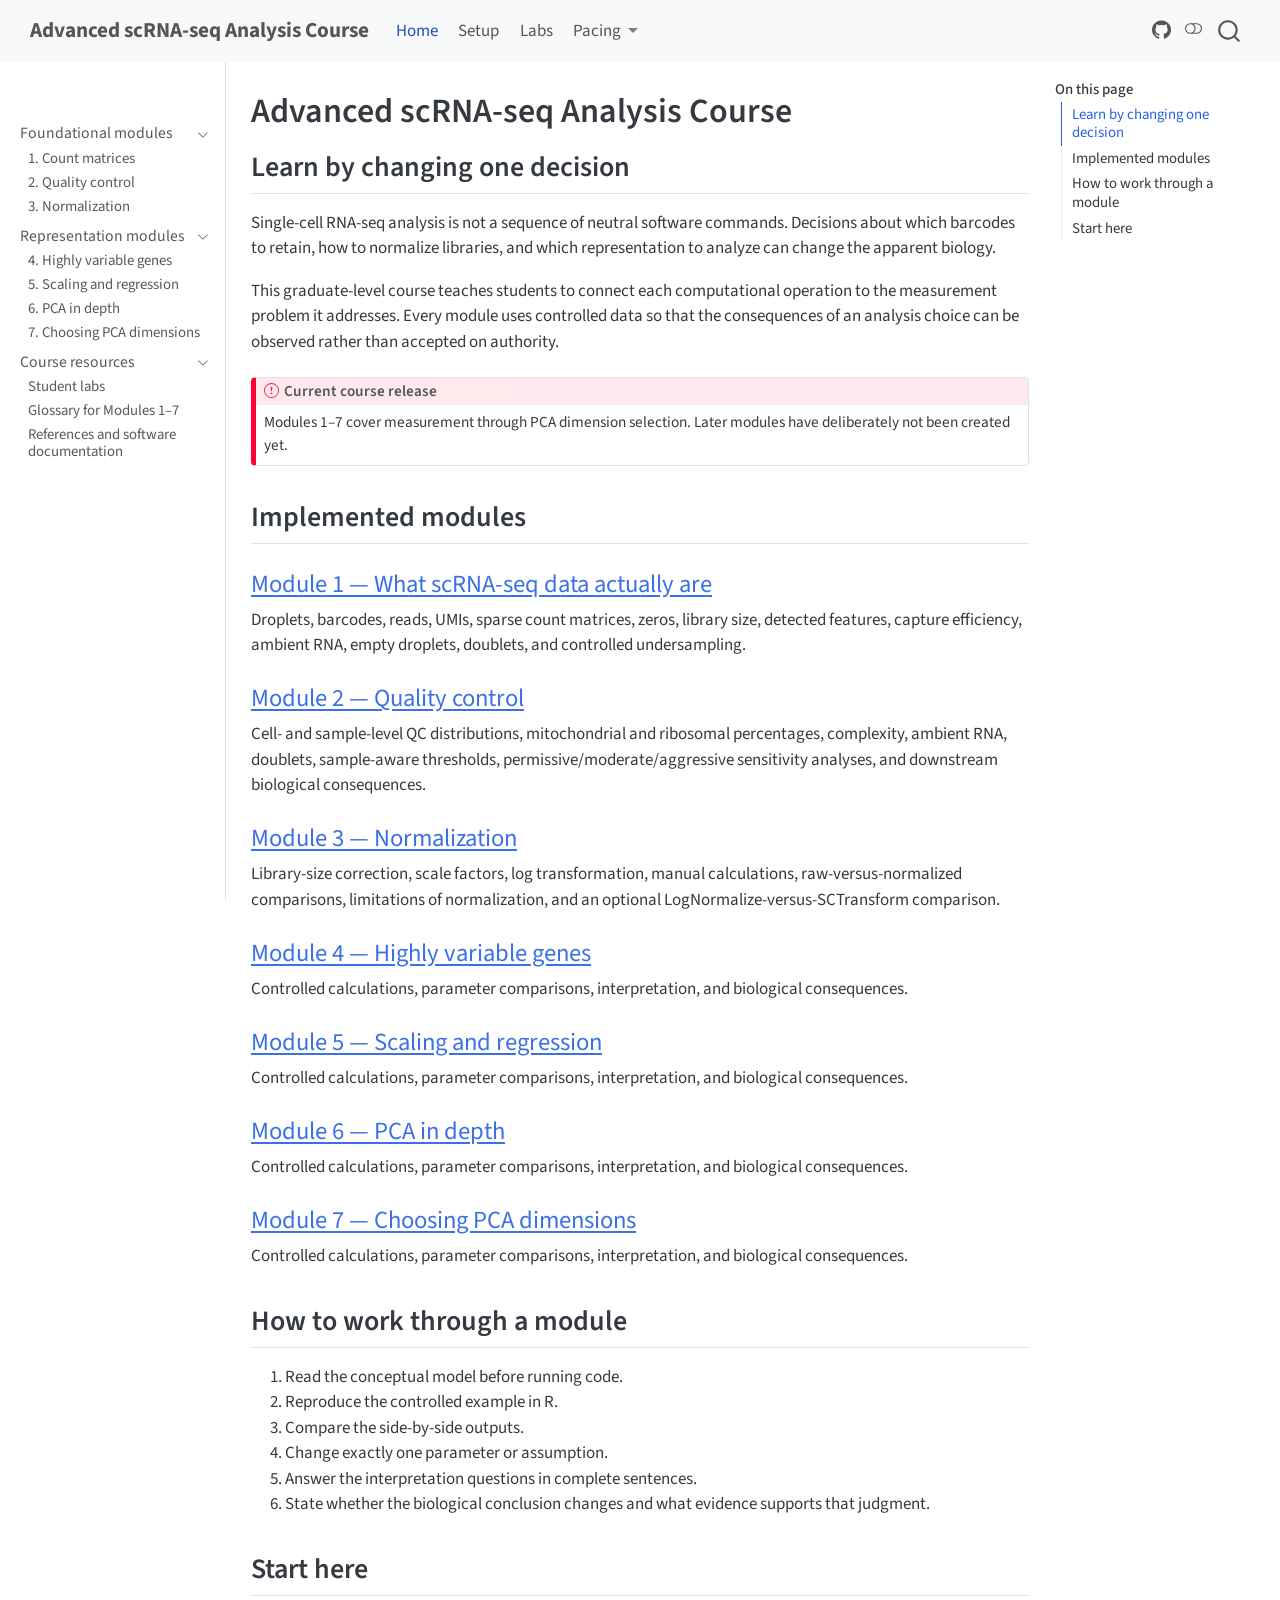
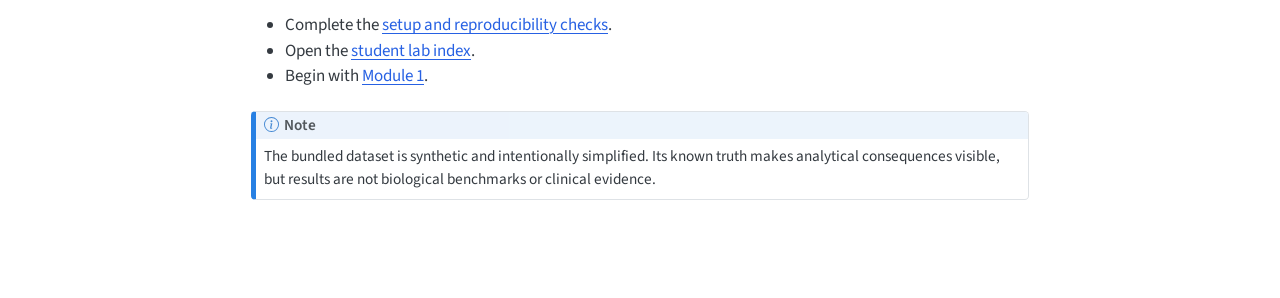
==== commit c0cd6322: "Built site for gh-pages" ====
--- a/index.html
+++ b/index.html
@@ -359,7 +359,7 @@
         <li class="sidebar-item sidebar-item-section">
       <div class="sidebar-item-container"> 
             <a class="sidebar-item-text sidebar-link text-start" data-bs-toggle="collapse" data-bs-target="#quarto-sidebar-section-2" role="navigation" aria-expanded="true">
- <span class="menu-text">Course resources</span></a>
+ <span class="menu-text">Representation modules</span></a>
           <a class="sidebar-item-toggle text-start" data-bs-toggle="collapse" data-bs-target="#quarto-sidebar-section-2" role="navigation" aria-expanded="true" aria-label="Toggle section">
             <i class="bi bi-chevron-right ms-2"></i>
           </a> 
@@ -367,6 +367,41 @@
       <ul id="quarto-sidebar-section-2" class="collapse list-unstyled sidebar-section depth1 show">  
           <li class="sidebar-item">
   <div class="sidebar-item-container"> 
+  <a href="./modules/04-variable-features/index.html" class="sidebar-item-text sidebar-link">
+ <span class="menu-text">4. Highly variable genes</span></a>
+  </div>
+</li>
+          <li class="sidebar-item">
+  <div class="sidebar-item-container"> 
+  <a href="./modules/05-scaling-regression/index.html" class="sidebar-item-text sidebar-link">
+ <span class="menu-text">5. Scaling and regression</span></a>
+  </div>
+</li>
+          <li class="sidebar-item">
+  <div class="sidebar-item-container"> 
+  <a href="./modules/06-pca/index.html" class="sidebar-item-text sidebar-link">
+ <span class="menu-text">6. PCA in depth</span></a>
+  </div>
+</li>
+          <li class="sidebar-item">
+  <div class="sidebar-item-container"> 
+  <a href="./modules/07-choosing-dimensions/index.html" class="sidebar-item-text sidebar-link">
+ <span class="menu-text">7. Choosing PCA dimensions</span></a>
+  </div>
+</li>
+      </ul>
+  </li>
+        <li class="sidebar-item sidebar-item-section">
+      <div class="sidebar-item-container"> 
+            <a class="sidebar-item-text sidebar-link text-start" data-bs-toggle="collapse" data-bs-target="#quarto-sidebar-section-3" role="navigation" aria-expanded="true">
+ <span class="menu-text">Course resources</span></a>
+          <a class="sidebar-item-toggle text-start" data-bs-toggle="collapse" data-bs-target="#quarto-sidebar-section-3" role="navigation" aria-expanded="true" aria-label="Toggle section">
+            <i class="bi bi-chevron-right ms-2"></i>
+          </a> 
+      </div>
+      <ul id="quarto-sidebar-section-3" class="collapse list-unstyled sidebar-section depth1 show">  
+          <li class="sidebar-item">
+  <div class="sidebar-item-container"> 
   <a href="./labs/index.html" class="sidebar-item-text sidebar-link">
  <span class="menu-text">Student labs</span></a>
   </div>
@@ -374,7 +409,7 @@
           <li class="sidebar-item">
   <div class="sidebar-item-container"> 
   <a href="./resources/glossary.html" class="sidebar-item-text sidebar-link">
- <span class="menu-text">Glossary for Modules 1–3</span></a>
+ <span class="menu-text">Glossary for Modules 1–7</span></a>
   </div>
 </li>
           <li class="sidebar-item">
@@ -401,6 +436,10 @@
   <li><a href="#module-1-what-scrna-seq-data-actually-are" id="toc-module-1-what-scrna-seq-data-actually-are" class="nav-link" data-scroll-target="#module-1-what-scrna-seq-data-actually-are">Module 1 — What scRNA-seq data actually are</a></li>
   <li><a href="#module-2-quality-control" id="toc-module-2-quality-control" class="nav-link" data-scroll-target="#module-2-quality-control">Module 2 — Quality control</a></li>
   <li><a href="#module-3-normalization" id="toc-module-3-normalization" class="nav-link" data-scroll-target="#module-3-normalization">Module 3 — Normalization</a></li>
+  <li><a href="#module-4-highly-variable-genes" id="toc-module-4-highly-variable-genes" class="nav-link" data-scroll-target="#module-4-highly-variable-genes">Module 4 — Highly variable genes</a></li>
+  <li><a href="#module-5-scaling-and-regression" id="toc-module-5-scaling-and-regression" class="nav-link" data-scroll-target="#module-5-scaling-and-regression">Module 5 — Scaling and regression</a></li>
+  <li><a href="#module-6-pca-in-depth" id="toc-module-6-pca-in-depth" class="nav-link" data-scroll-target="#module-6-pca-in-depth">Module 6 — PCA in depth</a></li>
+  <li><a href="#module-7-choosing-pca-dimensions" id="toc-module-7-choosing-pca-dimensions" class="nav-link" data-scroll-target="#module-7-choosing-pca-dimensions">Module 7 — Choosing PCA dimensions</a></li>
   </ul></li>
   <li><a href="#how-to-work-through-a-module" id="toc-how-to-work-through-a-module" class="nav-link" data-scroll-target="#how-to-work-through-a-module">How to work through a module</a></li>
   <li><a href="#start-here" id="toc-start-here" class="nav-link" data-scroll-target="#start-here">Start here</a></li>
@@ -444,7 +483,7 @@
 </div>
 </div>
 <div class="callout-body-container callout-body">
-<p>Modules 1–3 are fully implemented and tested. Later modules have deliberately not been created yet.</p>
+<p>Modules 1–7 cover measurement through PCA dimension selection. Later modules have deliberately not been created yet.</p>
 </div>
 </div>
 </section>
@@ -461,6 +500,22 @@
 <section id="module-3-normalization" class="level3">
 <h3 class="anchored" data-anchor-id="module-3-normalization"><a href="./modules/03-normalization/index.html">Module 3 — Normalization</a></h3>
 <p>Library-size correction, scale factors, log transformation, manual calculations, raw-versus-normalized comparisons, limitations of normalization, and an optional LogNormalize-versus-SCTransform comparison.</p>
+</section>
+<section id="module-4-highly-variable-genes" class="level3">
+<h3 class="anchored" data-anchor-id="module-4-highly-variable-genes"><a href="./modules/04-variable-features/index.html">Module 4 — Highly variable genes</a></h3>
+<p>Controlled calculations, parameter comparisons, interpretation, and biological consequences.</p>
+</section>
+<section id="module-5-scaling-and-regression" class="level3">
+<h3 class="anchored" data-anchor-id="module-5-scaling-and-regression"><a href="./modules/05-scaling-regression/index.html">Module 5 — Scaling and regression</a></h3>
+<p>Controlled calculations, parameter comparisons, interpretation, and biological consequences.</p>
+</section>
+<section id="module-6-pca-in-depth" class="level3">
+<h3 class="anchored" data-anchor-id="module-6-pca-in-depth"><a href="./modules/06-pca/index.html">Module 6 — PCA in depth</a></h3>
+<p>Controlled calculations, parameter comparisons, interpretation, and biological consequences.</p>
+</section>
+<section id="module-7-choosing-pca-dimensions" class="level3">
+<h3 class="anchored" data-anchor-id="module-7-choosing-pca-dimensions"><a href="./modules/07-choosing-dimensions/index.html">Module 7 — Choosing PCA dimensions</a></h3>
+<p>Controlled calculations, parameter comparisons, interpretation, and biological consequences.</p>
 </section>
 </section>
 <section id="how-to-work-through-a-module" class="level2">
